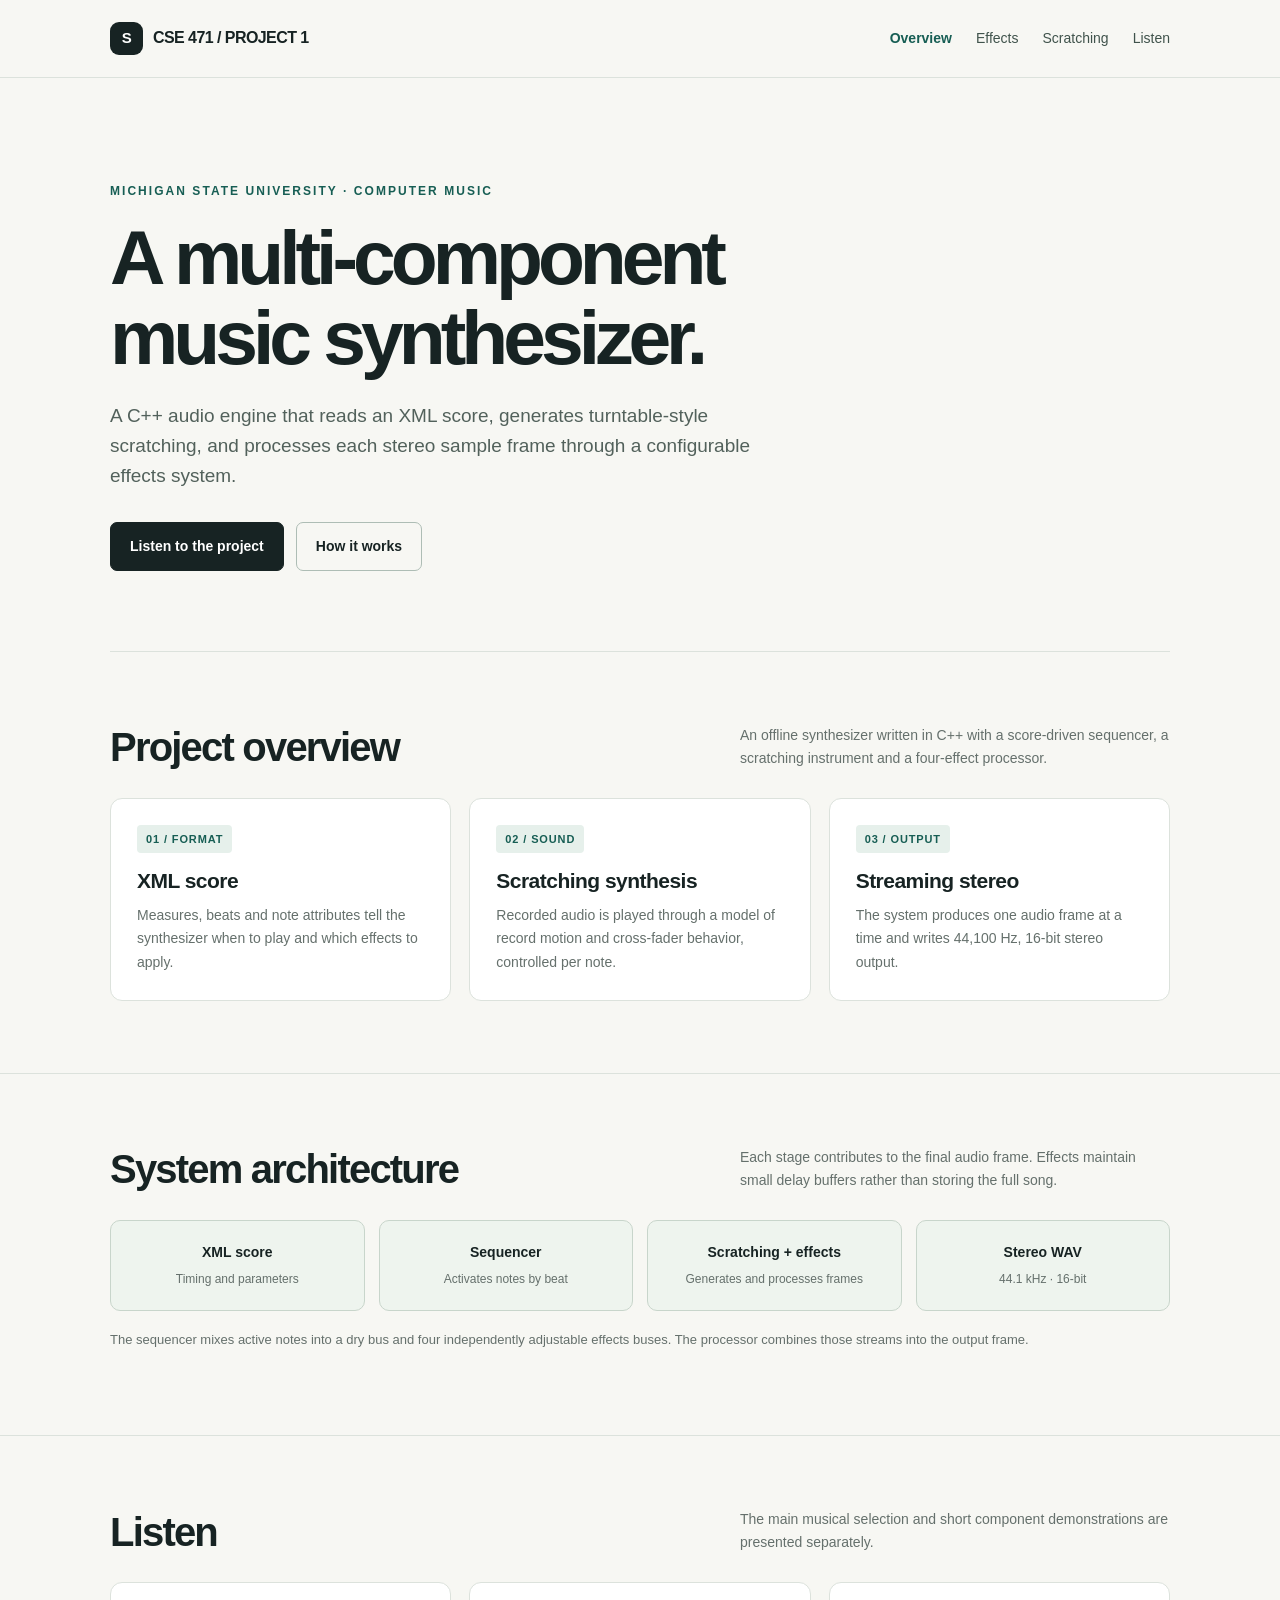
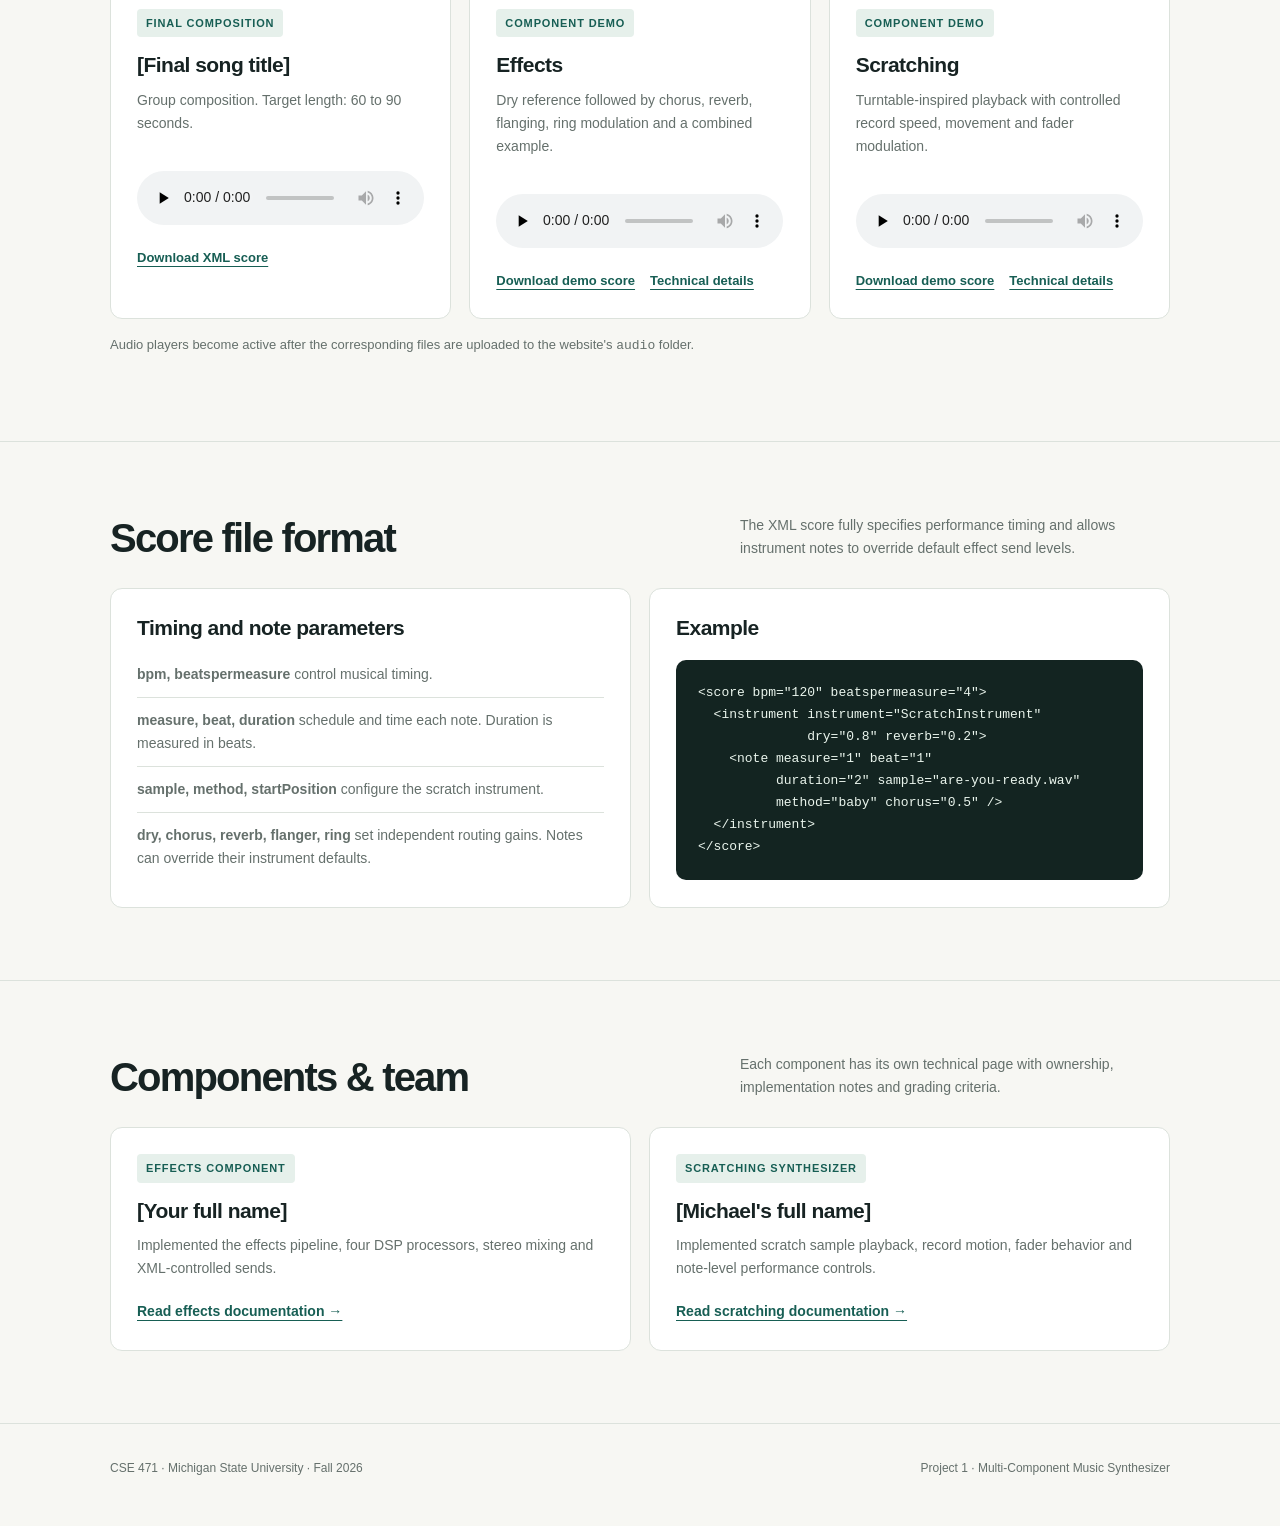
==== index.html @ 1227fa65 "Add files via upload" ====
<!doctype html>
<html lang="en">
<head>
  <meta charset="utf-8">
  <meta name="viewport" content="width=device-width, initial-scale=1">
  <meta name="description" content="CSE 471 Project 1: A multi-component music synthesizer with scratching synthesis and audio effects.">
  <title>CSE 471 | Multi-Component Music Synthesizer</title>
  <link rel="stylesheet" href="styles.css">
</head>
<body>
  <header class="site-header">
    <nav class="nav container" aria-label="Main navigation">
      <a class="brand" href="index.html"><span class="brand-mark">S</span> CSE 471 / PROJECT 1</a>
      <div class="nav-links">
        <a href="index.html" aria-current="page">Overview</a>
        <a href="effects.html">Effects</a>
        <a href="scratching.html">Scratching</a>
        <a href="#audio">Listen</a>
      </div>
    </nav>
  </header>

  <main>
    <section class="hero container">
      <p class="eyebrow">Michigan State University · Computer Music</p>
      <h1>A multi-component<br>music synthesizer.</h1>
      <p class="lede">A C++ audio engine that reads an XML score, generates turntable-style scratching, and processes each stereo sample frame through a configurable effects system.</p>
      <div class="button-row">
        <a class="button" href="#audio">Listen to the project</a>
        <a class="button ghost" href="#architecture">How it works</a>
      </div>
    </section>

    <section class="section" id="project">
      <div class="container">
        <div class="section-head"><h2>Project overview</h2><p>An offline synthesizer written in C++ with a score-driven sequencer, a scratching instrument and a four-effect processor.</p></div>
        <div class="grid three">
          <article class="card"><span class="tag">01 / Format</span><h3>XML score</h3><p>Measures, beats and note attributes tell the synthesizer when to play and which effects to apply.</p></article>
          <article class="card"><span class="tag">02 / Sound</span><h3>Scratching synthesis</h3><p>Recorded audio is played through a model of record motion and cross-fader behavior, controlled per note.</p></article>
          <article class="card"><span class="tag">03 / Output</span><h3>Streaming stereo</h3><p>The system produces one audio frame at a time and writes 44,100 Hz, 16-bit stereo output.</p></article>
        </div>
      </div>
    </section>

    <section class="section" id="architecture">
      <div class="container">
        <div class="section-head"><h2>System architecture</h2><p>Each stage contributes to the final audio frame. Effects maintain small delay buffers rather than storing the full song.</p></div>
        <div class="diagram" role="img" aria-label="XML score to sequencer to scratch synthesizer and effects to stereo WAV output">
          <div class="step"><b>XML score</b><span>Timing and parameters</span></div>
          <div class="step"><b>Sequencer</b><span>Activates notes by beat</span></div>
          <div class="step"><b>Scratching + effects</b><span>Generates and processes frames</span></div>
          <div class="step"><b>Stereo WAV</b><span>44.1 kHz · 16-bit</span></div>
        </div>
        <p class="small-note" style="margin-top:18px">The sequencer mixes active notes into a dry bus and four independently adjustable effects buses. The processor combines those streams into the output frame.</p>
      </div>
    </section>

    <section class="section" id="audio">
      <div class="container">
        <div class="section-head"><h2>Listen</h2><p>The main musical selection and short component demonstrations are presented separately.</p></div>
        <div class="grid three">
          <article class="card"><span class="tag">Final composition</span><h3>[Final song title]</h3><p>Group composition. Target length: 60 to 90 seconds.</p>
            <audio class="player" controls preload="none" aria-label="Play final composition"><source src="audio/final-song.mp3" type="audio/mpeg"><source src="audio/final-song.wav" type="audio/wav">Your browser does not support audio playback.</audio>
            <div class="file-links"><a href="scores/final.score" download>Download XML score</a></div>
          </article>
          <article class="card"><span class="tag">Component demo</span><h3>Effects</h3><p>Dry reference followed by chorus, reverb, flanging, ring modulation and a combined example.</p>
            <audio class="player" controls preload="none" aria-label="Play effects demo"><source src="audio/effects-demo.wav" type="audio/wav"></audio>
            <div class="file-links"><a href="scores/effects_demo.score" download>Download demo score</a><a href="effects.html">Technical details</a></div>
          </article>
          <article class="card"><span class="tag">Component demo</span><h3>Scratching</h3><p>Turntable-inspired playback with controlled record speed, movement and fader modulation.</p>
            <audio class="player" controls preload="none" aria-label="Play scratching demo"><source src="audio/scratching-demo.wav" type="audio/wav"></audio>
            <div class="file-links"><a href="scores/scratch.score" download>Download demo score</a><a href="scratching.html">Technical details</a></div>
          </article>
        </div>
        <p class="small-note" style="margin-top:15px">Audio players become active after the corresponding files are uploaded to the website's <code>audio</code> folder.</p>
      </div>
    </section>

    <section class="section" id="score">
      <div class="container">
        <div class="section-head"><h2>Score file format</h2><p>The XML score fully specifies performance timing and allows instrument notes to override default effect send levels.</p></div>
        <div class="grid two">
          <div class="card">
            <h3>Timing and note parameters</h3>
            <ul class="list-clean details">
              <li><b>bpm, beatspermeasure</b> control musical timing.</li>
              <li><b>measure, beat, duration</b> schedule and time each note. Duration is measured in beats.</li>
              <li><b>sample, method, startPosition</b> configure the scratch instrument.</li>
              <li><b>dry, chorus, reverb, flanger, ring</b> set independent routing gains. Notes can override their instrument defaults.</li>
            </ul>
          </div>
          <div class="card">
            <h3>Example</h3>
            <pre class="code-sample"><code>&lt;score bpm="120" beatspermeasure="4"&gt;
  &lt;instrument instrument="ScratchInstrument"
              dry="0.8" reverb="0.2"&gt;
    &lt;note measure="1" beat="1"
          duration="2" sample="are-you-ready.wav"
          method="baby" chorus="0.5" /&gt;
  &lt;/instrument&gt;
&lt;/score&gt;</code></pre>
          </div>
        </div>
      </div>
    </section>

    <section class="section" id="team">
      <div class="container">
        <div class="section-head"><h2>Components & team</h2><p>Each component has its own technical page with ownership, implementation notes and grading criteria.</p></div>
        <div class="grid two">
          <article class="card"><span class="tag">Effects component</span><h3>[Your full name]</h3><p>Implemented the effects pipeline, four DSP processors, stereo mixing and XML-controlled sends.</p><a class="card-link" href="effects.html">Read effects documentation →</a></article>
          <article class="card"><span class="tag">Scratching synthesizer</span><h3>[Michael's full name]</h3><p>Implemented scratch sample playback, record motion, fader behavior and note-level performance controls.</p><a class="card-link" href="scratching.html">Read scratching documentation →</a></article>
        </div>
      </div>
    </section>
  </main>
  <footer class="footer container"><p>CSE 471 · Michigan State University · Fall 2026</p><p>Project 1 · Multi-Component Music Synthesizer</p></footer>
</body>
</html>
---- styles.css ----
:root{--bg:#f7f7f3;--paper:#fff;--ink:#172323;--muted:#65706c;--line:#dce2dc;--accent:#175e54;--soft:#e6f0eb;--warm:#eadfce;--max:1060px}
*{box-sizing:border-box}html{scroll-behavior:smooth}body{margin:0;background:var(--bg);color:var(--ink);font-family:Inter,ui-sans-serif,-apple-system,BlinkMacSystemFont,"Segoe UI",sans-serif;line-height:1.65}a{color:inherit}a:hover{color:var(--accent)}.container{width:min(var(--max),calc(100% - 48px));margin-inline:auto}.site-header{background:var(--bg);border-bottom:1px solid var(--line)}.nav{min-height:77px;display:flex;justify-content:space-between;align-items:center;gap:20px}.brand{display:flex;align-items:center;gap:10px;text-decoration:none;font-weight:800;letter-spacing:-.035em}.brand-mark{display:inline-grid;place-items:center;background:var(--ink);color:white;height:33px;width:33px;border-radius:9px;font-size:15px}.nav-links{display:flex;gap:24px;font-size:14px}.nav-links a{text-decoration:none;color:#40534c}.nav-links a[aria-current="page"]{color:var(--accent);font-weight:700}.hero{padding:104px 0 80px;border-bottom:1px solid var(--line)}.eyebrow{text-transform:uppercase;letter-spacing:.17em;color:var(--accent);font-size:12px;font-weight:800;margin:0 0 16px}.hero h1{font-size:clamp(42px,6vw,83px);line-height:1.04;letter-spacing:-.065em;font-weight:760;max-width:880px;margin:0}.hero p.lede{max-width:660px;font-size:19px;line-height:1.6;color:#52615b;margin:23px 0 30px}.subhero{padding:76px 0 60px;border-bottom:1px solid var(--line)}.subhero h1{font-size:clamp(41px,5vw,70px);line-height:1.07;letter-spacing:-.055em;margin:0 0 18px}.subhero .lede{font-size:18px;color:var(--muted);max-width:680px;margin:0}.button-row{display:flex;flex-wrap:wrap;gap:12px}.button{display:inline-flex;align-items:center;gap:10px;text-decoration:none;background:var(--ink);color:#fff;padding:12px 19px;border:1px solid var(--ink);border-radius:7px;font-size:14px;font-weight:700}.button:hover{background:var(--accent);color:#fff}.button.ghost{background:transparent;color:var(--ink);border-color:#aebdb5}.button.ghost:hover{background:#edf4ef}.section{padding:72px 0;border-bottom:1px solid var(--line)}.section-head{display:flex;align-items:flex-end;justify-content:space-between;gap:28px;margin-bottom:28px}.section-head h2{font-size:clamp(26px,3.3vw,40px);line-height:1.12;letter-spacing:-.045em;margin:0}.section-head p{color:var(--muted);max-width:430px;margin:0;font-size:14px}.grid{display:grid;gap:18px}.two{grid-template-columns:repeat(2,minmax(0,1fr))}.three{grid-template-columns:repeat(3,minmax(0,1fr))}.card{background:var(--paper);border:1px solid var(--line);border-radius:12px;padding:26px}.card h3{font-size:21px;line-height:1.25;letter-spacing:-.025em;margin:0 0 10px}.card p{color:var(--muted);margin:0 0 16px;font-size:14px}.card p:last-child{margin-bottom:0}.tag{display:inline-block;background:var(--soft);color:var(--accent);padding:5px 9px;font-size:11px;letter-spacing:.08em;text-transform:uppercase;font-weight:800;border-radius:4px;margin-bottom:15px}.meta{font-size:13px;color:var(--muted)}.card-link{display:inline-block;margin-top:4px;color:var(--accent);font-weight:750;font-size:14px;text-underline-offset:4px}.diagram{display:grid;grid-template-columns:repeat(4,1fr);gap:14px;align-items:center}.step{border:1px solid #c8d5cb;border-radius:10px;padding:20px 14px;text-align:center;background:#eef4ee}.step b{display:block;font-size:14px}.step span{display:block;margin-top:6px;color:var(--muted);font-size:12px}.flow-connector{display:none}.player{margin-top:20px;width:100%}.small-note{font-size:13px;color:var(--muted)}.file-links{display:flex;flex-wrap:wrap;gap:15px;margin-top:14px}.file-links a{font-size:13px;color:var(--accent);font-weight:700;text-underline-offset:4px}.list-clean{margin:0;padding:0;list-style:none}.list-clean li{padding:11px 0;border-bottom:1px solid var(--line)}.list-clean li:last-child{border:0}.code-sample{margin:18px 0 0;background:#132421;color:#eaf5ed;border-radius:10px;padding:22px;overflow:auto;font-size:13px;line-height:1.7}.code-sample code{font-family:ui-monospace,SFMono-Regular,Consolas,monospace}.table-wrap{overflow:auto}.table{width:100%;border-collapse:collapse;min-width:560px}.table th,.table td{text-align:left;padding:17px 14px;border-bottom:1px solid var(--line);vertical-align:top;font-size:14px}.table th{font-size:12px;color:var(--muted);text-transform:uppercase;letter-spacing:.07em}.table td:first-child{font-weight:750;width:95px}.callout{background:var(--soft);padding:23px 25px;border-radius:10px;color:#2a4d41;font-size:14px}.callout strong{display:block;color:var(--accent);margin-bottom:7px}.footer{padding:35px 0 48px;display:flex;justify-content:space-between;gap:16px;color:var(--muted);font-size:12px}.footer p{margin:0}.muted{color:var(--muted)}.feature-list{display:grid;grid-template-columns:repeat(2,1fr);gap:18px}.feature-list .card{min-height:185px}.number{font-variant-numeric:tabular-nums;font-weight:800;color:var(--accent)}.note{background:#fff8e8;color:#65562d;padding:12px 15px;border-radius:8px;font-size:13px}.accent-line{border-left:3px solid var(--accent);padding-left:16px}.tight{margin:0}.details{font-size:14px;color:var(--muted)}@media(max-width:760px){.container{width:min(100% - 32px,var(--max))}.nav{align-items:flex-start;flex-direction:column;padding:18px 0;gap:12px}.nav-links{gap:15px;flex-wrap:wrap}.hero{padding:62px 0}.subhero{padding:54px 0}.section{padding:50px 0}.section-head{display:block}.section-head p{margin-top:12px}.two,.three,.feature-list{grid-template-columns:1fr}.diagram{grid-template-columns:1fr}.card{padding:22px}.footer{display:block}.footer p+p{margin-top:8px}}
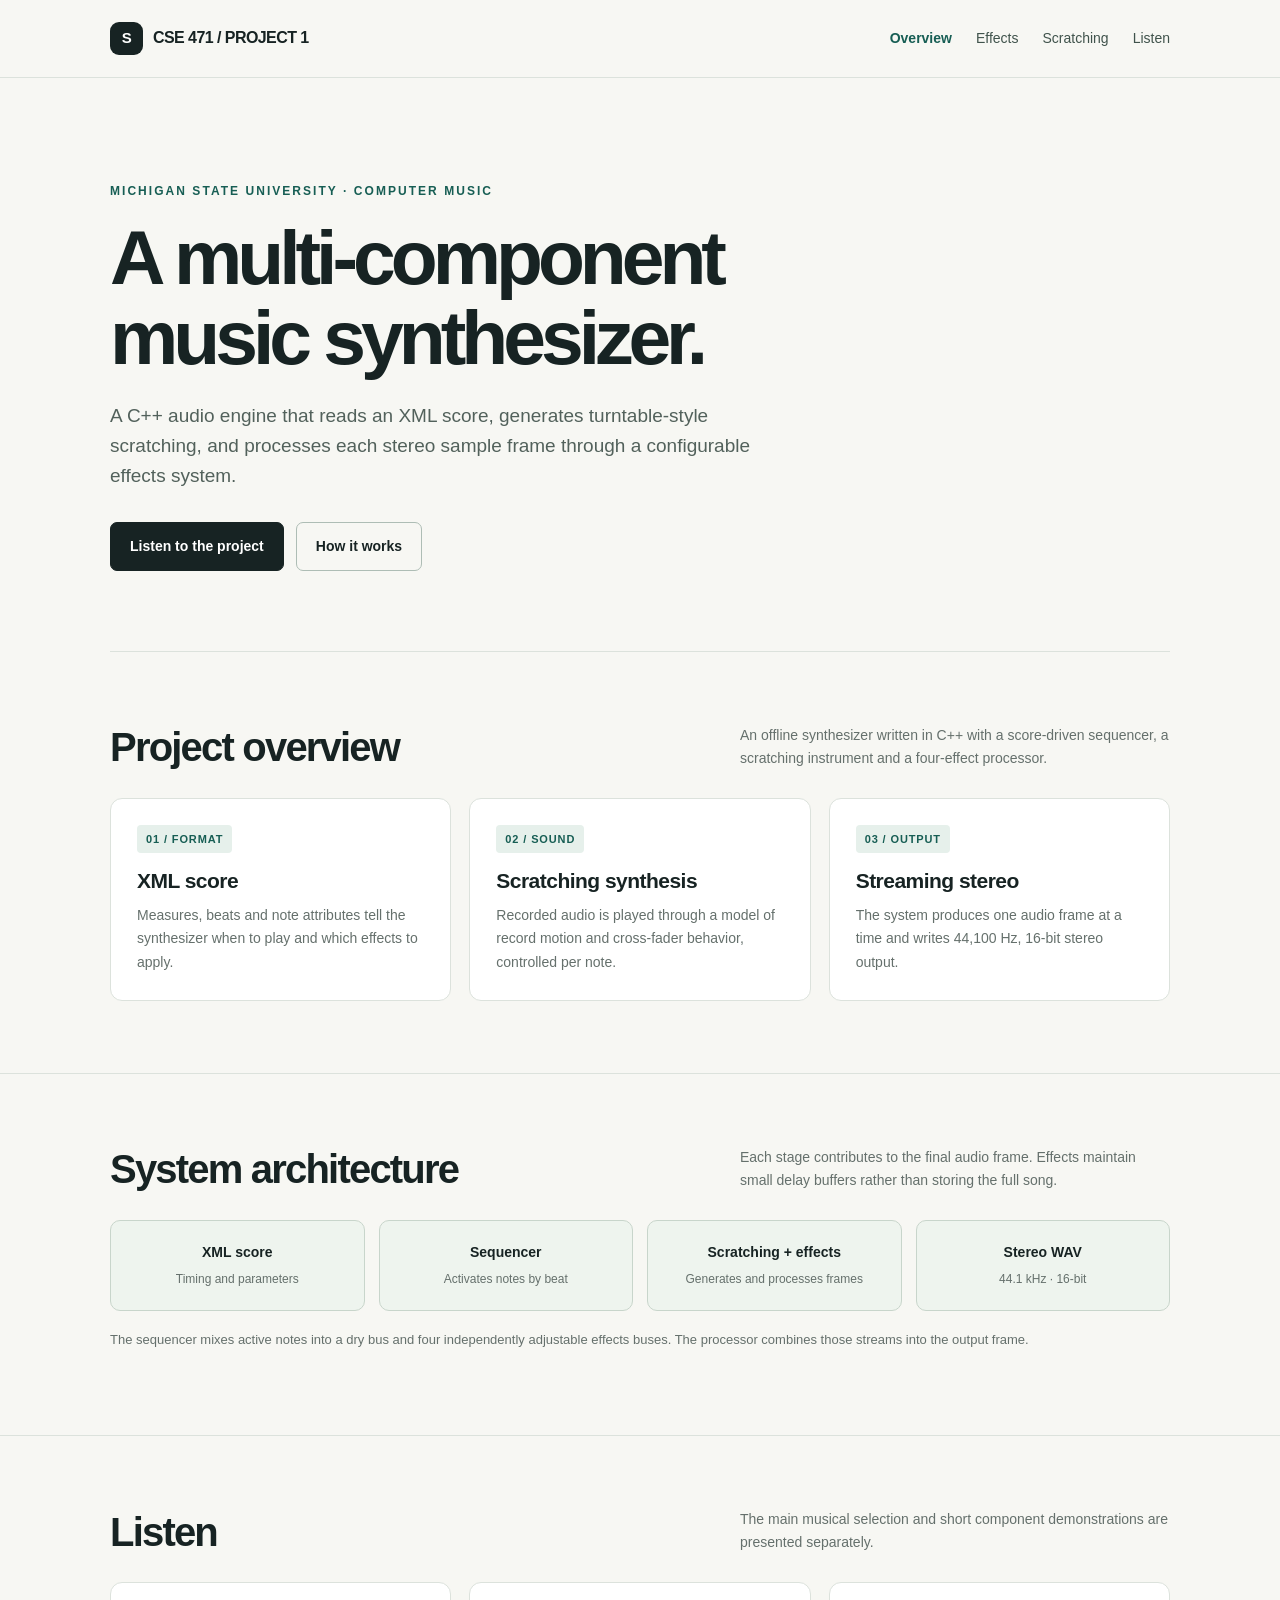
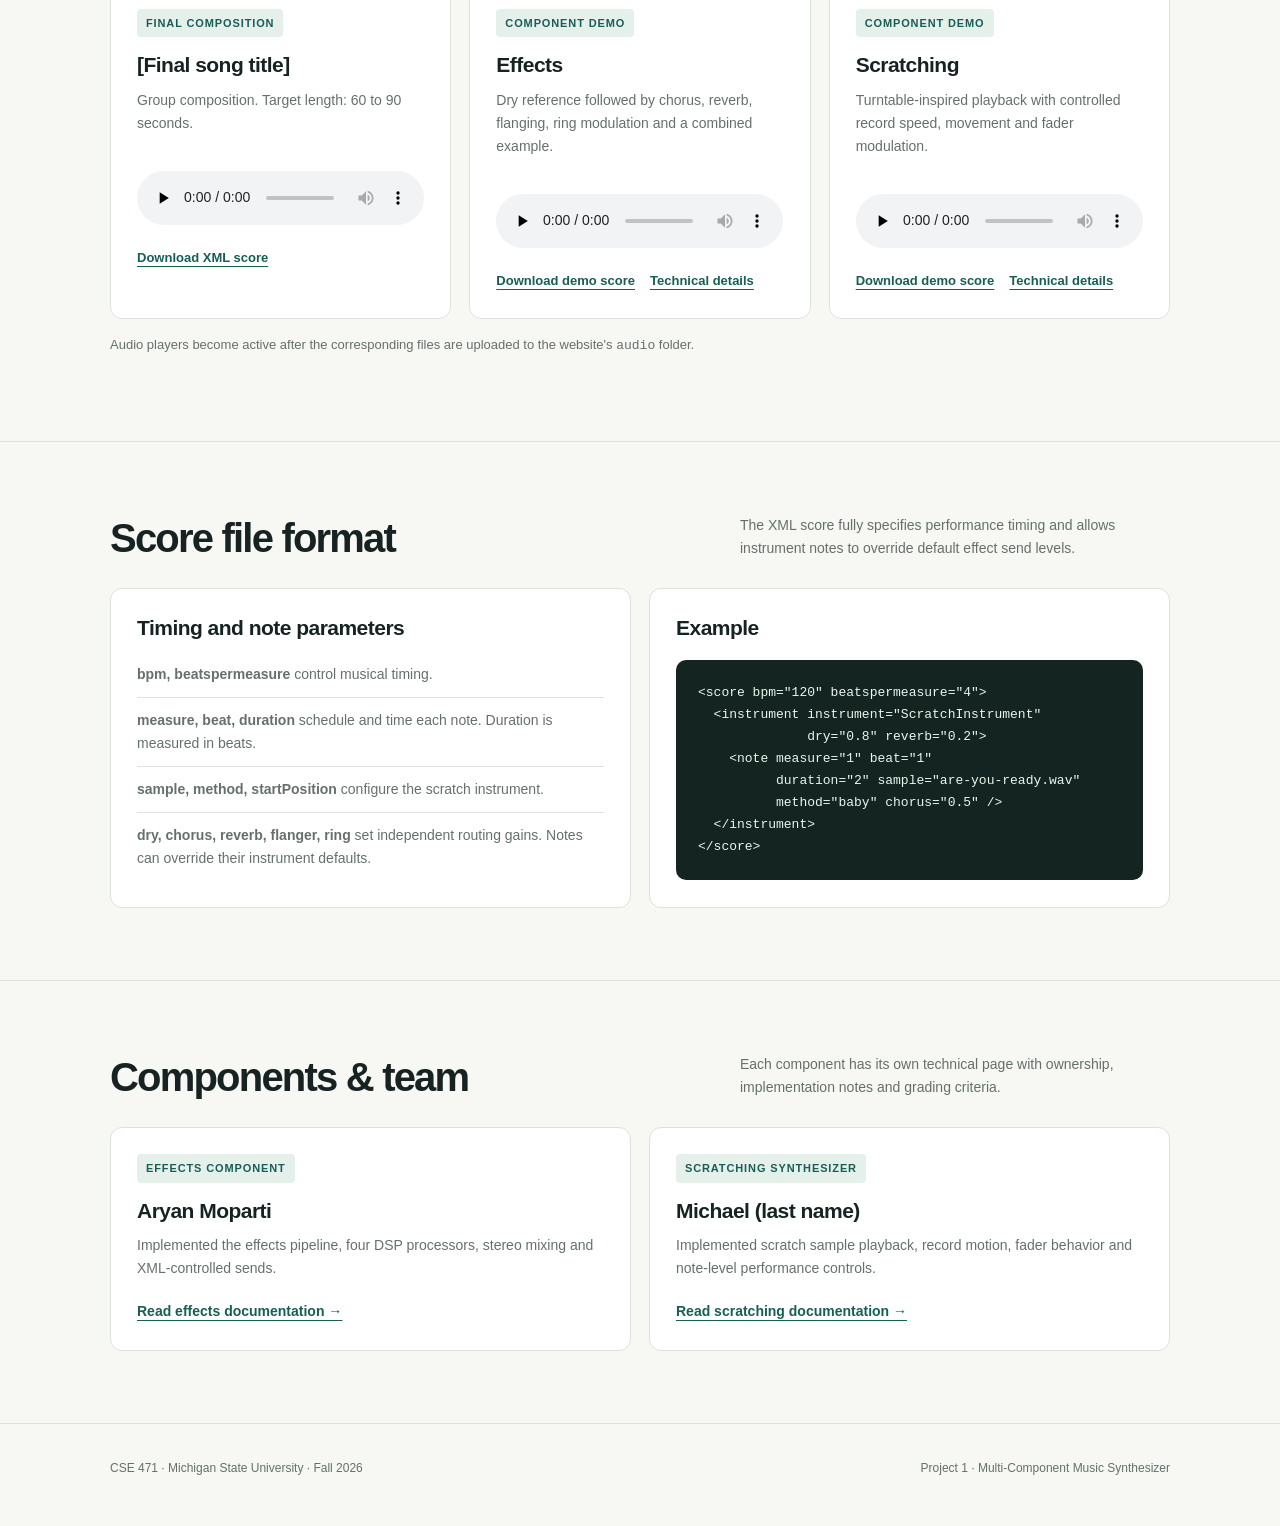
==== commit bd96ea4a: "Update team member names in index.html" ====
--- a/index.html
+++ b/index.html
@@ -108,8 +108,8 @@
       <div class="container">
         <div class="section-head"><h2>Components & team</h2><p>Each component has its own technical page with ownership, implementation notes and grading criteria.</p></div>
         <div class="grid two">
-          <article class="card"><span class="tag">Effects component</span><h3>[Your full name]</h3><p>Implemented the effects pipeline, four DSP processors, stereo mixing and XML-controlled sends.</p><a class="card-link" href="effects.html">Read effects documentation →</a></article>
-          <article class="card"><span class="tag">Scratching synthesizer</span><h3>[Michael's full name]</h3><p>Implemented scratch sample playback, record motion, fader behavior and note-level performance controls.</p><a class="card-link" href="scratching.html">Read scratching documentation →</a></article>
+          <article class="card"><span class="tag">Effects component</span><h3>Aryan Moparti</h3><p>Implemented the effects pipeline, four DSP processors, stereo mixing and XML-controlled sends.</p><a class="card-link" href="effects.html">Read effects documentation →</a></article>
+          <article class="card"><span class="tag">Scratching synthesizer</span><h3>Michael (last name)</h3><p>Implemented scratch sample playback, record motion, fader behavior and note-level performance controls.</p><a class="card-link" href="scratching.html">Read scratching documentation →</a></article>
         </div>
       </div>
     </section>
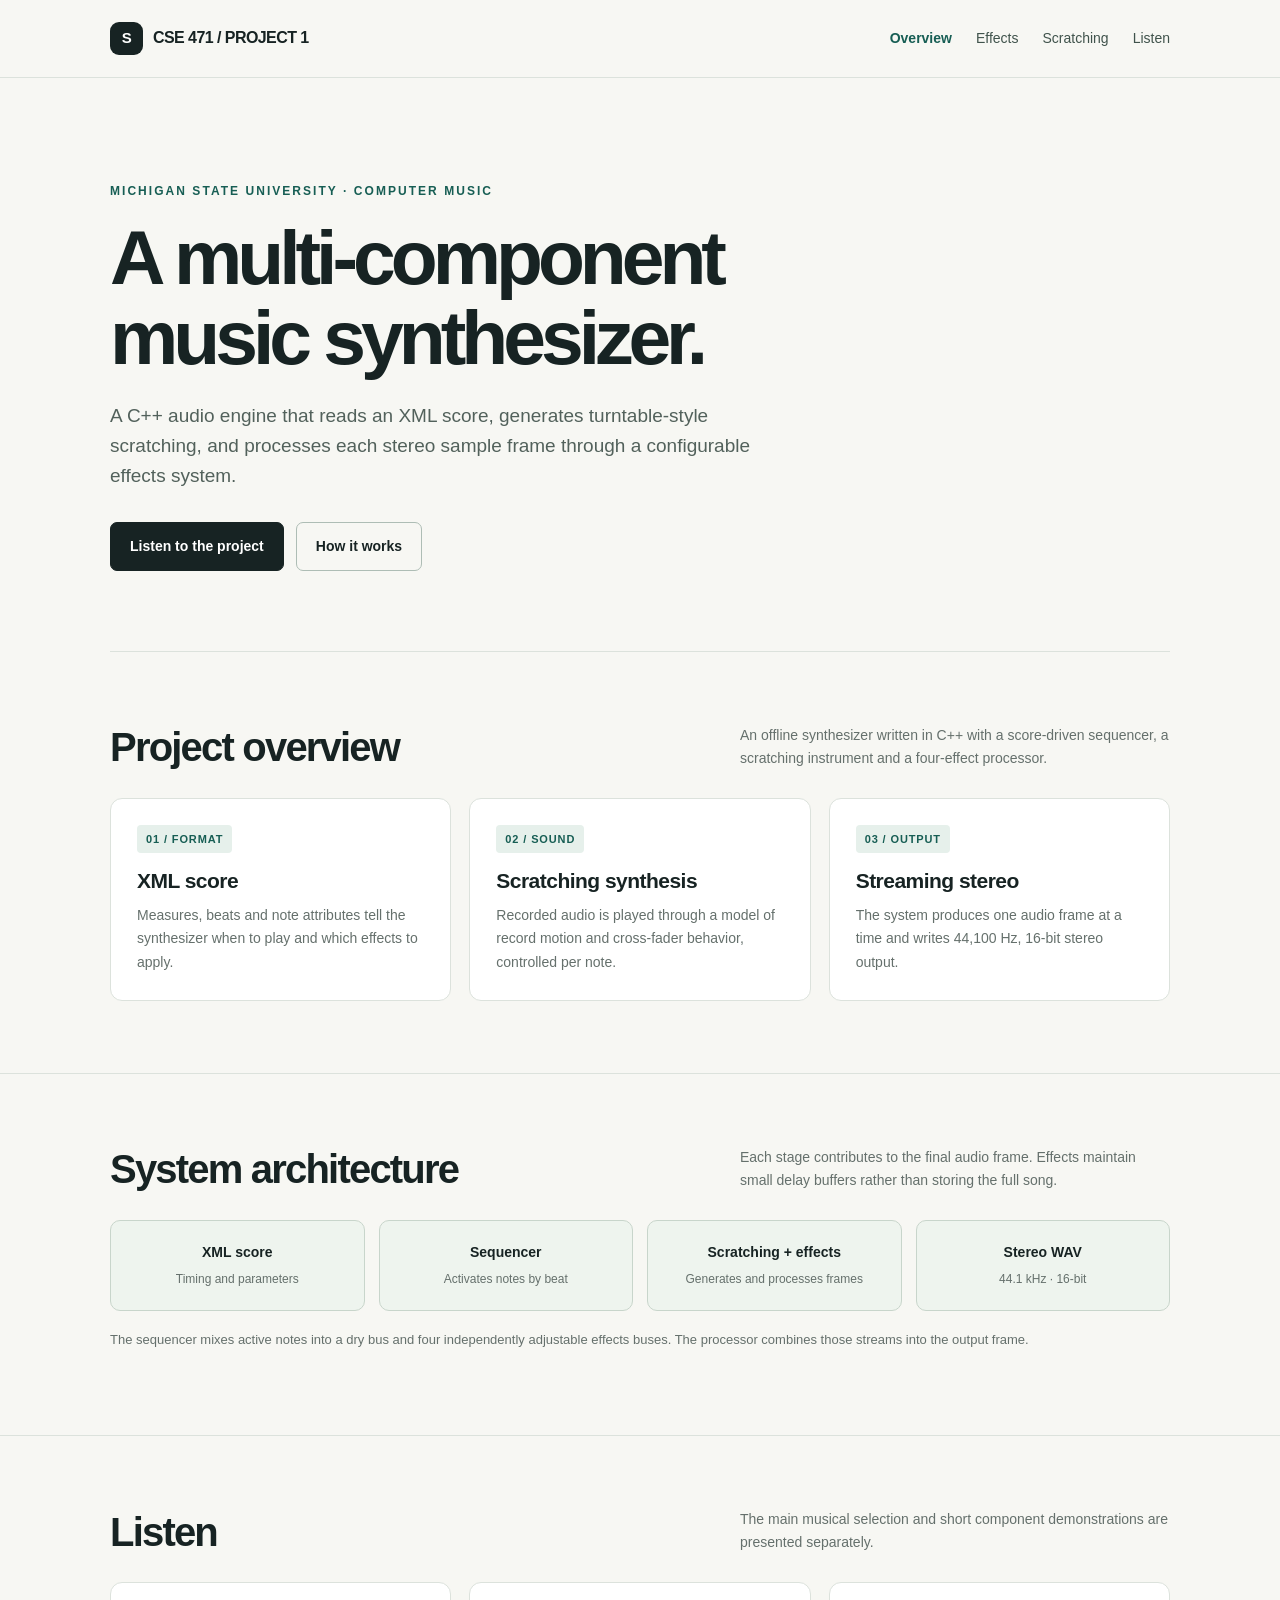
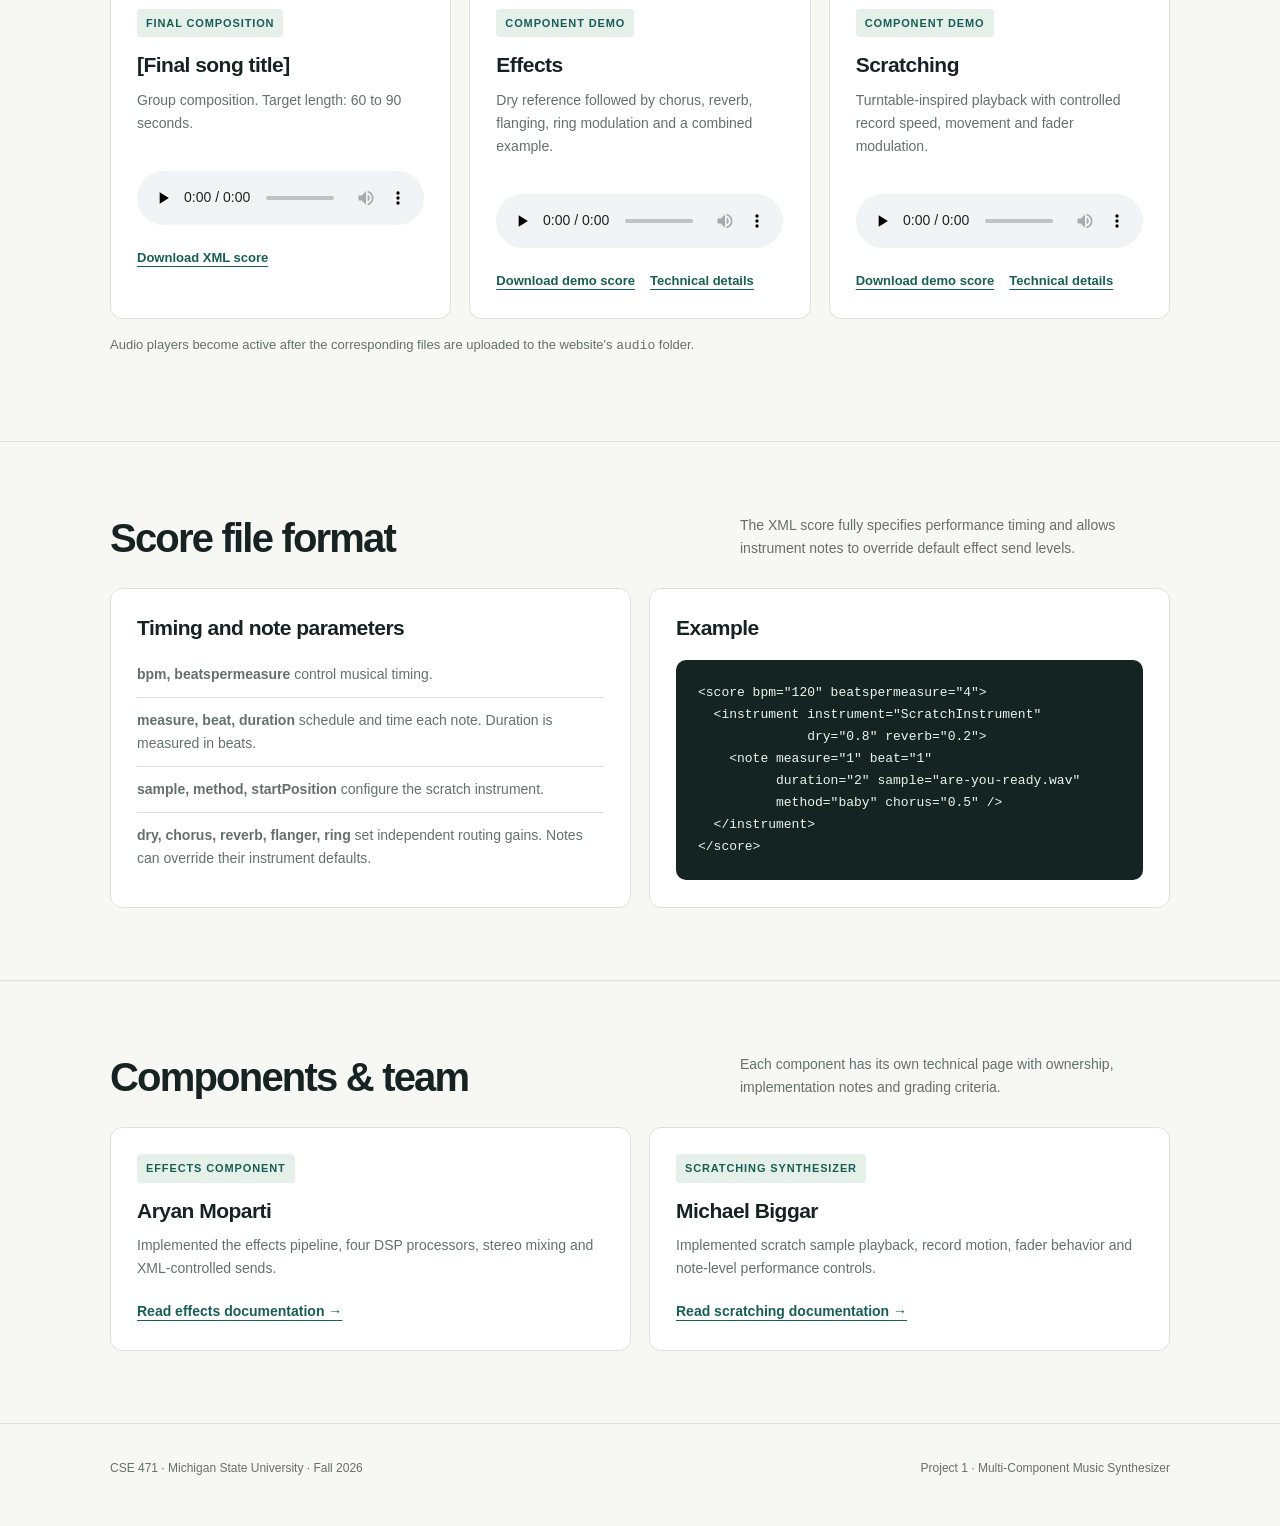
==== commit 5baca6ed: "Update author name for scratching synthesizer" ====
--- a/index.html
+++ b/index.html
@@ -109,7 +109,7 @@
         <div class="section-head"><h2>Components & team</h2><p>Each component has its own technical page with ownership, implementation notes and grading criteria.</p></div>
         <div class="grid two">
           <article class="card"><span class="tag">Effects component</span><h3>Aryan Moparti</h3><p>Implemented the effects pipeline, four DSP processors, stereo mixing and XML-controlled sends.</p><a class="card-link" href="effects.html">Read effects documentation →</a></article>
-          <article class="card"><span class="tag">Scratching synthesizer</span><h3>Michael (last name)</h3><p>Implemented scratch sample playback, record motion, fader behavior and note-level performance controls.</p><a class="card-link" href="scratching.html">Read scratching documentation →</a></article>
+          <article class="card"><span class="tag">Scratching synthesizer</span><h3>Michael Biggar</h3><p>Implemented scratch sample playback, record motion, fader behavior and note-level performance controls.</p><a class="card-link" href="scratching.html">Read scratching documentation →</a></article>
         </div>
       </div>
     </section>
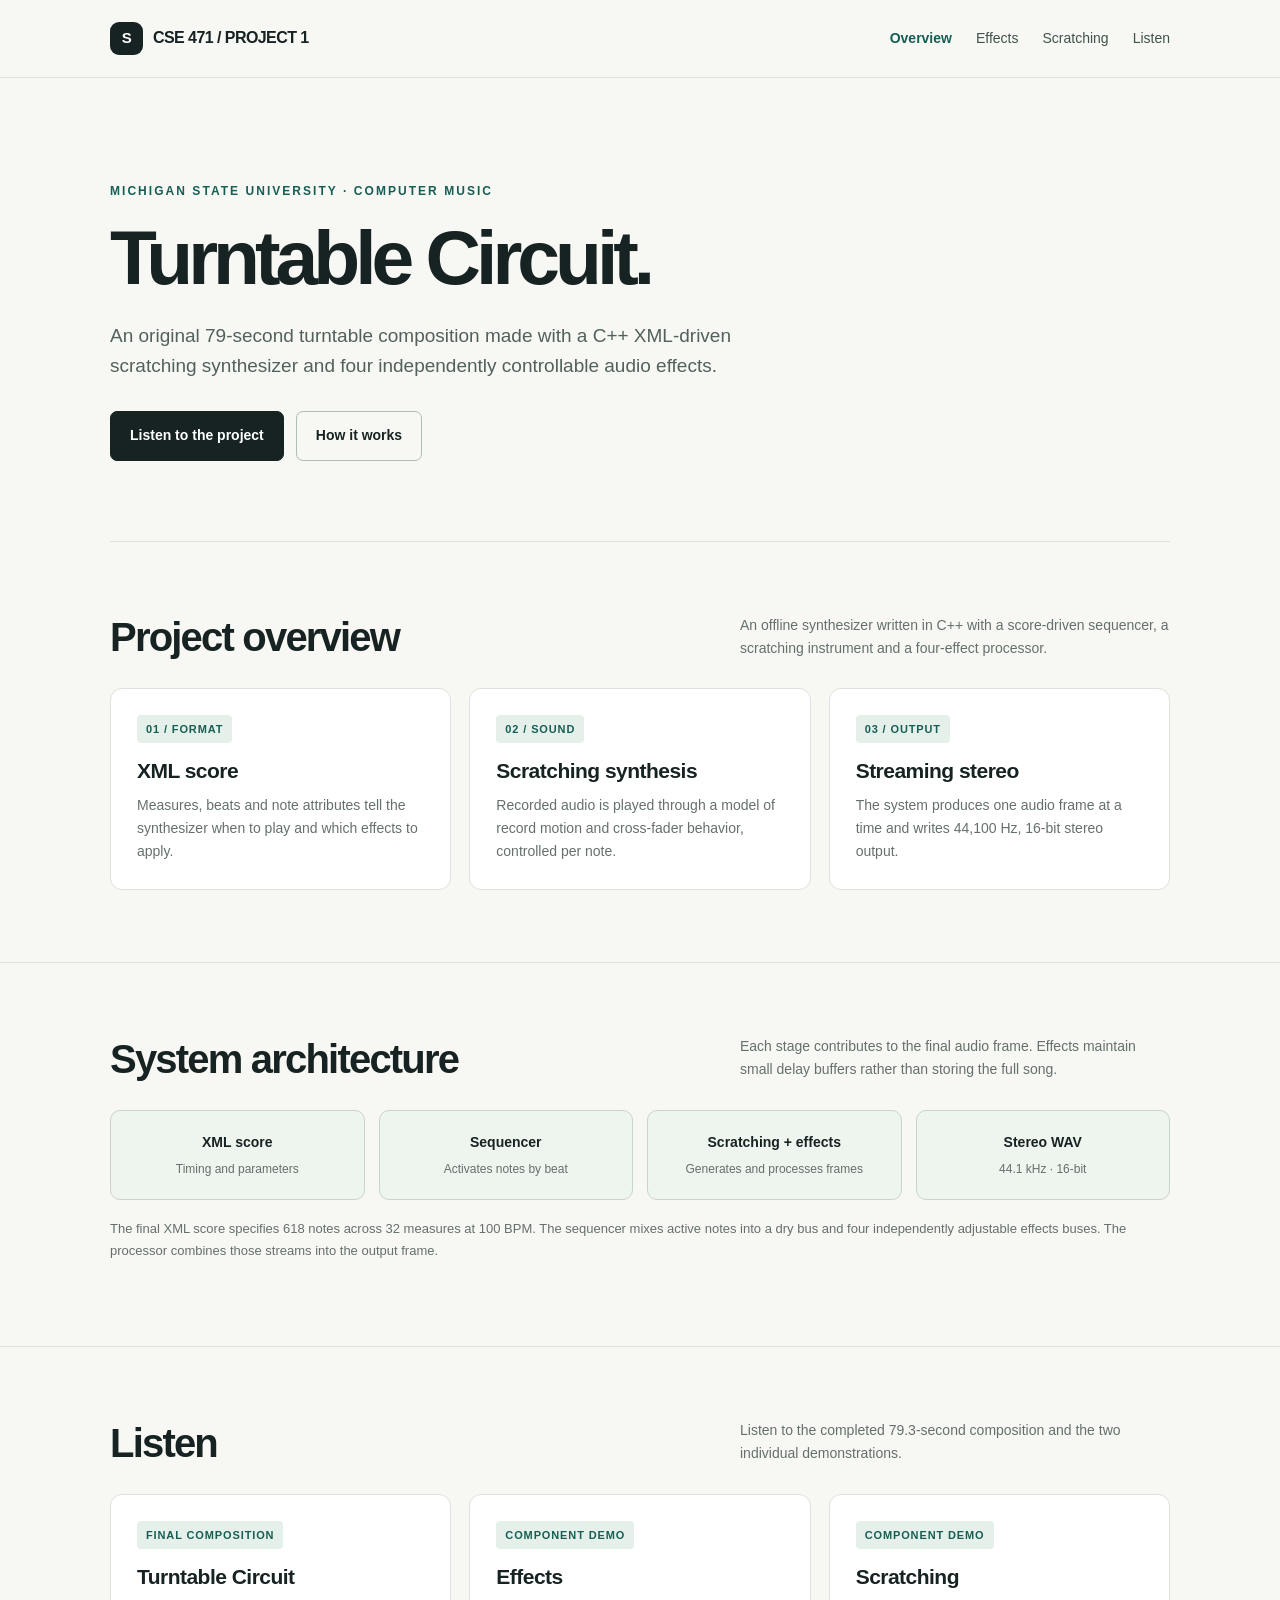
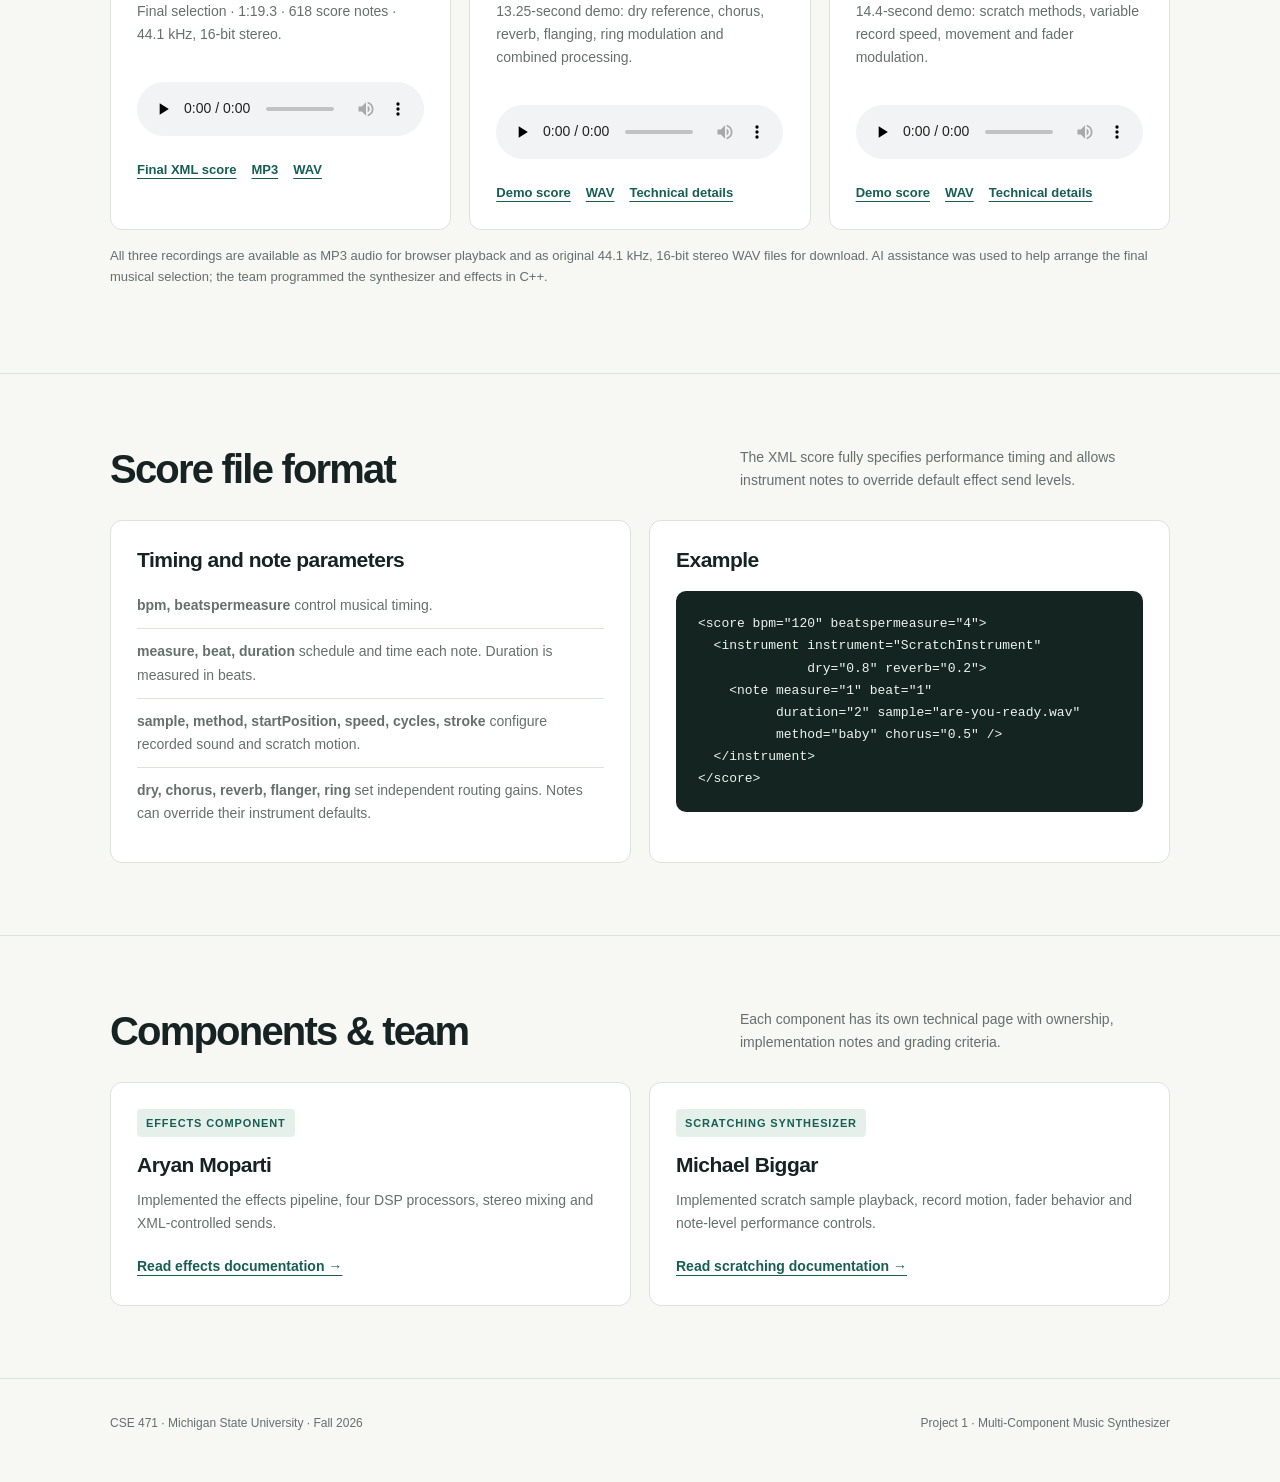
==== commit 7145d33e: "Add files via upload" ====
--- a/index.html
+++ b/index.html
@@ -4,7 +4,7 @@
   <meta charset="utf-8">
   <meta name="viewport" content="width=device-width, initial-scale=1">
   <meta name="description" content="CSE 471 Project 1: A multi-component music synthesizer with scratching synthesis and audio effects.">
-  <title>CSE 471 | Multi-Component Music Synthesizer</title>
+  <title>Turntable Circuit | CSE 471 Project 1</title>
   <link rel="stylesheet" href="styles.css">
 </head>
 <body>
@@ -23,8 +23,8 @@
   <main>
     <section class="hero container">
       <p class="eyebrow">Michigan State University · Computer Music</p>
-      <h1>A multi-component<br>music synthesizer.</h1>
-      <p class="lede">A C++ audio engine that reads an XML score, generates turntable-style scratching, and processes each stereo sample frame through a configurable effects system.</p>
+      <h1>Turntable Circuit.</h1>
+      <p class="lede">An original 79-second turntable composition made with a C++ XML-driven scratching synthesizer and four independently controllable audio effects.</p>
       <div class="button-row">
         <a class="button" href="#audio">Listen to the project</a>
         <a class="button ghost" href="#architecture">How it works</a>
@@ -51,28 +51,28 @@
           <div class="step"><b>Scratching + effects</b><span>Generates and processes frames</span></div>
           <div class="step"><b>Stereo WAV</b><span>44.1 kHz · 16-bit</span></div>
         </div>
-        <p class="small-note" style="margin-top:18px">The sequencer mixes active notes into a dry bus and four independently adjustable effects buses. The processor combines those streams into the output frame.</p>
+        <p class="small-note" style="margin-top:18px">The final XML score specifies 618 notes across 32 measures at 100 BPM. The sequencer mixes active notes into a dry bus and four independently adjustable effects buses. The processor combines those streams into the output frame.</p>
       </div>
     </section>
 
     <section class="section" id="audio">
       <div class="container">
-        <div class="section-head"><h2>Listen</h2><p>The main musical selection and short component demonstrations are presented separately.</p></div>
+        <div class="section-head"><h2>Listen</h2><p>Listen to the completed 79.3-second composition and the two individual demonstrations.</p></div>
         <div class="grid three">
-          <article class="card"><span class="tag">Final composition</span><h3>[Final song title]</h3><p>Group composition. Target length: 60 to 90 seconds.</p>
-            <audio class="player" controls preload="none" aria-label="Play final composition"><source src="audio/final-song.mp3" type="audio/mpeg"><source src="audio/final-song.wav" type="audio/wav">Your browser does not support audio playback.</audio>
-            <div class="file-links"><a href="scores/final.score" download>Download XML score</a></div>
+          <article class="card"><span class="tag">Final composition</span><h3>Turntable Circuit</h3><p>Final selection · 1:19.3 · 618 score notes · 44.1 kHz, 16-bit stereo.</p>
+            <audio class="player" controls preload="none" aria-label="Play final composition"><source src="selection.mp3" type="audio/mpeg"><source src="selection.wav" type="audio/wav">Your browser does not support audio playback.</audio>
+            <div class="file-links"><a href="selection.score" download>Final XML score</a><a href="selection.mp3" download>MP3</a><a href="selection.wav" download>WAV</a></div>
           </article>
-          <article class="card"><span class="tag">Component demo</span><h3>Effects</h3><p>Dry reference followed by chorus, reverb, flanging, ring modulation and a combined example.</p>
-            <audio class="player" controls preload="none" aria-label="Play effects demo"><source src="audio/effects-demo.wav" type="audio/wav"></audio>
-            <div class="file-links"><a href="scores/effects_demo.score" download>Download demo score</a><a href="effects.html">Technical details</a></div>
+          <article class="card"><span class="tag">Component demo</span><h3>Effects</h3><p>13.25-second demo: dry reference, chorus, reverb, flanging, ring modulation and combined processing.</p>
+            <audio class="player" controls preload="none" aria-label="Play effects demo"><source src="effects_demo.mp3" type="audio/mpeg"><source src="effects_demo.wav" type="audio/wav"></audio>
+            <div class="file-links"><a href="effects_demo.score" download>Demo score</a><a href="effects_demo.wav" download>WAV</a><a href="effects.html">Technical details</a></div>
           </article>
-          <article class="card"><span class="tag">Component demo</span><h3>Scratching</h3><p>Turntable-inspired playback with controlled record speed, movement and fader modulation.</p>
-            <audio class="player" controls preload="none" aria-label="Play scratching demo"><source src="audio/scratching-demo.wav" type="audio/wav"></audio>
-            <div class="file-links"><a href="scores/scratch.score" download>Download demo score</a><a href="scratching.html">Technical details</a></div>
+          <article class="card"><span class="tag">Component demo</span><h3>Scratching</h3><p>14.4-second demo: scratch methods, variable record speed, movement and fader modulation.</p>
+            <audio class="player" controls preload="none" aria-label="Play scratching demo"><source src="scratch_demo.mp3" type="audio/mpeg"><source src="scratch_demo.wav" type="audio/wav"></audio>
+            <div class="file-links"><a href="scratch_demo.score" download>Demo score</a><a href="scratch_demo.wav" download>WAV</a><a href="scratching.html">Technical details</a></div>
           </article>
         </div>
-        <p class="small-note" style="margin-top:15px">Audio players become active after the corresponding files are uploaded to the website's <code>audio</code> folder.</p>
+        <p class="small-note" style="margin-top:15px">All three recordings are available as MP3 audio for browser playback and as original 44.1 kHz, 16-bit stereo WAV files for download. AI assistance was used to help arrange the final musical selection; the team programmed the synthesizer and effects in C++.</p>
       </div>
     </section>
 
@@ -85,7 +85,7 @@
             <ul class="list-clean details">
               <li><b>bpm, beatspermeasure</b> control musical timing.</li>
               <li><b>measure, beat, duration</b> schedule and time each note. Duration is measured in beats.</li>
-              <li><b>sample, method, startPosition</b> configure the scratch instrument.</li>
+              <li><b>sample, method, startPosition, speed, cycles, stroke</b> configure recorded sound and scratch motion.</li>
               <li><b>dry, chorus, reverb, flanger, ring</b> set independent routing gains. Notes can override their instrument defaults.</li>
             </ul>
           </div>
